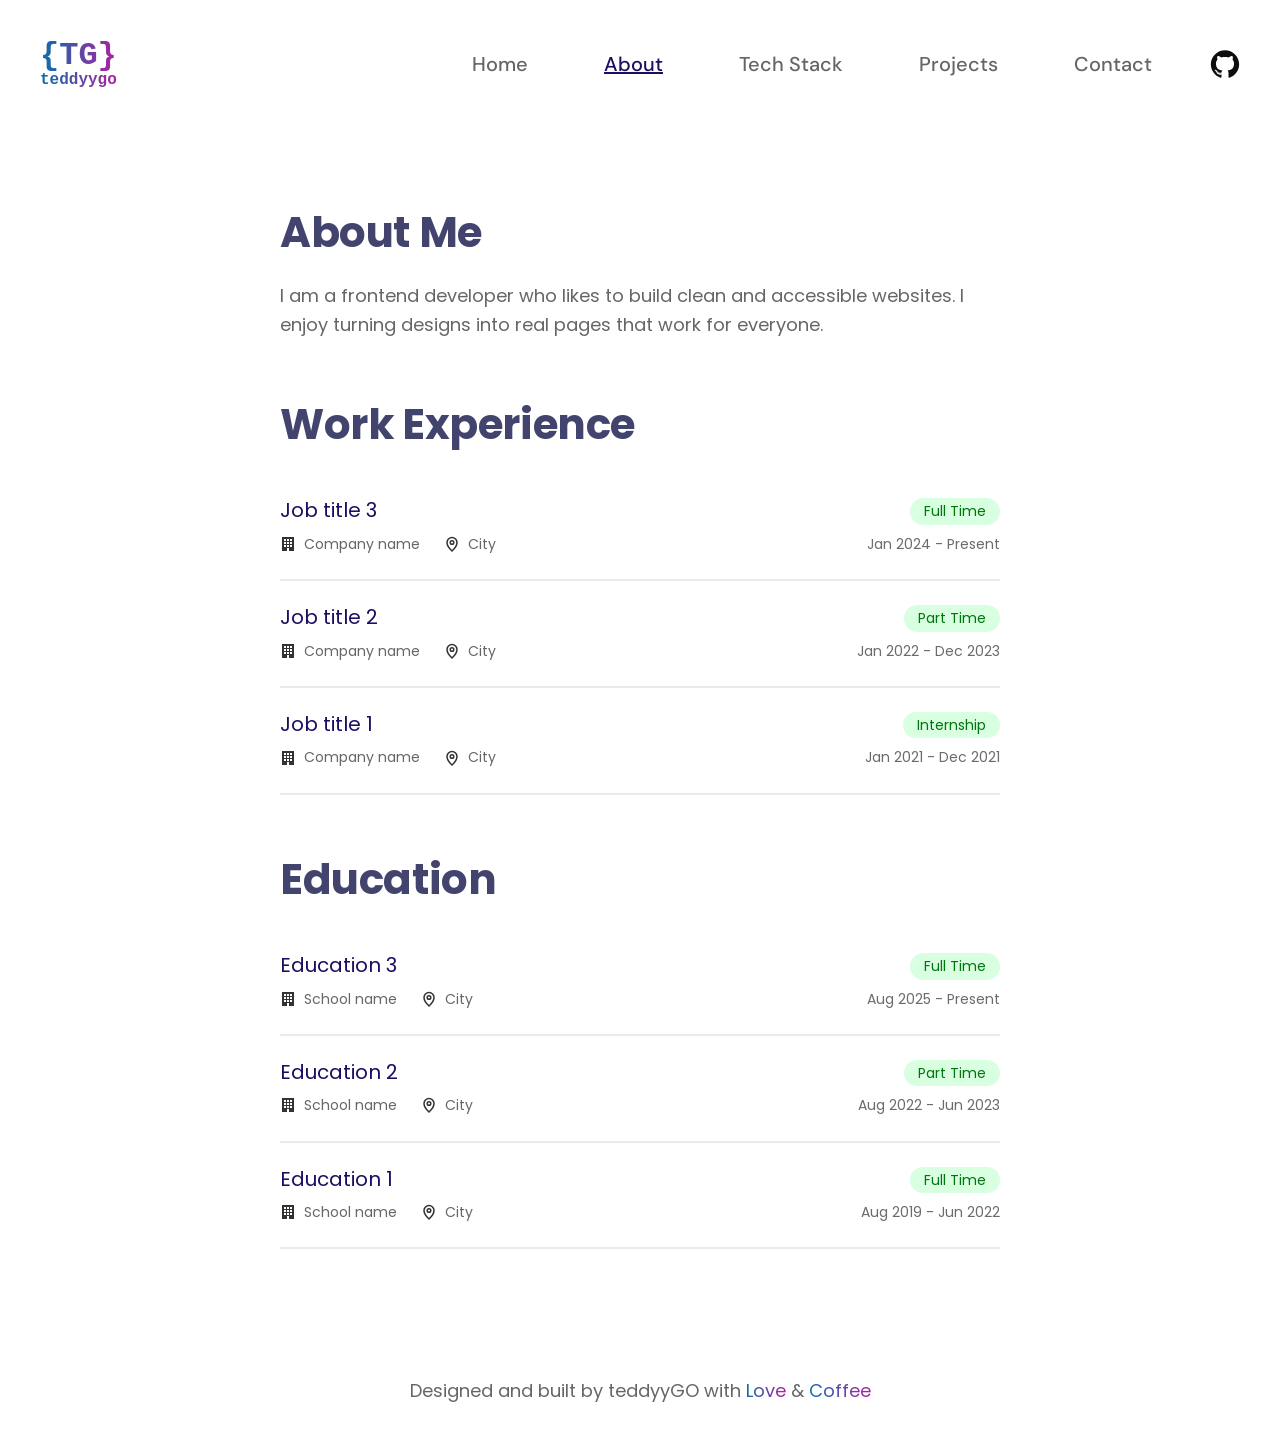
==== about.html @ 4b86787d "load cv from json file with fetch" ====
<!DOCTYPE html>
<html lang="en">
<head>
  <meta charset="UTF-8">
  <meta name="viewport" content="width=device-width, initial-scale=1.0">
  <meta name="robots" content="noindex">
  <meta name="description" content="About teddyyGO, work experience and education.">
  <title>About | teddyyGO</title>
  <link rel="preconnect" href="https://fonts.googleapis.com">
  <link rel="preconnect" href="https://fonts.gstatic.com" crossorigin>
  <link href="https://fonts.googleapis.com/css2?family=DM+Sans:wght@400;500;700&amp;family=Poppins:wght@300;400;500;700&amp;display=swap" rel="stylesheet">
  <link rel="stylesheet" href="css/base.css">
  <link rel="stylesheet" href="css/about.css">
  <script src="js/menu.js" defer></script>
  <script src="js/cv.js" defer></script>
</head>
<body>
  <a href="#main" class="skip-link">Skip to content</a>
  <header class="site-header">
    <div class="container header-inner">
      <a href="index.html" class="logo gradient-text" aria-label="teddyyGO, home">
        <span class="logo-top">{TG}</span>
        <span class="logo-bottom">teddyygo</span>
      </a>

      <button class="menu-button" type="button" aria-expanded="false" aria-controls="menu">
        <span></span>
        <span></span>
        <span></span>
        <span class="visually-hidden">Menu</span>
      </button>

      <div class="menu" id="menu">
        <nav aria-label="Main">
          <ul class="nav-list">
            <li><a href="index.html">Home</a></li>
            <li><a href="about.html" aria-current="page">About</a></li>
            <li><a href="tech-stack.html">Tech Stack</a></li>
            <li><a href="projects.html">Projects</a></li>
            <li><a href="contact.html">Contact</a></li>
          </ul>
        </nav>
        <ul class="social-list">
          <li><a href="https://github.com/teddyyGO"><img src="img/icons/github.svg" alt="GitHub" width="30" height="30"></a></li>
        </ul>
      </div>
    </div>
  </header>

  <main id="main">
    <div class="container about">
      <h1>About Me</h1>
      <p class="about-text">I am a frontend developer who likes to build clean and accessible websites. I enjoy turning designs into real pages that work for everyone.</p>
      <p id="cv-status" role="status">Loading CV...</p>

      <section aria-labelledby="work-title">
        <h2 id="work-title">Work Experience</h2>
        <ol class="timeline" id="work-list"></ol>
      </section>

      <section aria-labelledby="education-title">
        <h2 id="education-title">Education</h2>
        <ol class="timeline" id="education-list"></ol>
      </section>
    </div>
  </main>

  <footer class="site-footer">
    <div class="container">
      <p>Designed and built by teddyyGO with <span class="gradient-text">Love</span> &amp; <span class="gradient-text">Coffee</span></p>
    </div>
  </footer>
</body>
</html>
---- css/base.css ----
:root {
  --color-bg: #ffffff;
  --color-heading: #42446e;
  --color-heading-dark: #1e0e62;
  --color-text: #666666;
  --color-muted: #6b6b6b;
  --color-black: #000000;
  --color-line: #ebeaed;
  --color-badge-bg: #d7ffe0;
  --color-badge-text: #01750d;
  --color-focus: #482be7;
  --gradient: linear-gradient(90deg, #0870ab, #b0219d);

  --font-main: "Poppins", sans-serif;
  --font-nav: "DM Sans", sans-serif;
}

*,
*::before,
*::after {
  box-sizing: border-box;
}

body {
  margin: 0;
  font-family: var(--font-main);
  color: var(--color-text);
  background-color: var(--color-bg);
  line-height: 1.6;
  min-height: 100vh;
  display: flex;
  flex-direction: column;
}

main {
  flex: 1;
}

img {
  max-width: 100%;
  display: block;
}

h1,
h2,
h3 {
  color: var(--color-heading);
  line-height: 1.2;
  margin: 0;
}

a {
  color: inherit;
}

a:focus-visible,
button:focus-visible {
  outline: 3px solid var(--color-focus);
  outline-offset: 4px;
  border-radius: 4px;
}

.container {
  width: 100%;
  max-width: 1240px;
  margin: 0 auto;
  padding: 0 20px;
}

.visually-hidden {
  position: absolute;
  width: 1px;
  height: 1px;
  overflow: hidden;
  clip: rect(0 0 0 0);
  white-space: nowrap;
}

.skip-link {
  position: absolute;
  left: 16px;
  top: -60px;
  background: var(--color-heading-dark);
  color: #ffffff;
  padding: 8px 16px;
  z-index: 10;
}

.skip-link:focus {
  top: 16px;
}

.gradient-text {
  background: var(--gradient);
  -webkit-background-clip: text;
  background-clip: text;
  color: transparent;
}

/* header */

.site-header {
  padding: 24px 0;
}

.header-inner {
  display: flex;
  flex-wrap: wrap;
  align-items: center;
  justify-content: space-between;
}

.logo {
  display: flex;
  flex-direction: column;
  align-items: center;
  font-family: "Courier New", monospace;
  font-weight: bold;
  line-height: 1;
  text-decoration: none;
}

.logo-top {
  font-size: 32px;
}

.logo-bottom {
  font-size: 16px;
}

.menu-button {
  background: none;
  border: none;
  padding: 8px;
  cursor: pointer;
}

.menu-button span {
  display: block;
  width: 32px;
  height: 4px;
  margin: 6px 0;
  background-color: var(--color-black);
  border-radius: 2px;
}

.menu {
  width: 100%;
  text-align: center;
  padding-top: 16px;
}

.js .menu {
  display: none;
}

.js .menu.is-open {
  display: block;
}

.nav-list,
.social-list {
  list-style: none;
  margin: 0;
  padding: 0;
}

.nav-list a {
  display: block;
  padding: 8px;
  font-family: var(--font-nav);
  font-size: 20px;
  font-weight: 500;
  color: var(--color-text);
  text-decoration: none;
}

.nav-list a:hover,
.nav-list a[aria-current="page"] {
  color: var(--color-heading-dark);
  text-decoration: underline;
}

.social-list {
  display: flex;
  justify-content: center;
  gap: 40px;
  margin-top: 16px;
}

.social-list img {
  width: 30px;
  height: 30px;
  filter: grayscale(100%) brightness(0.6);
}

.social-list a:hover img {
  filter: none;
}

/* footer */

.site-footer {
  padding: 32px 0;
  text-align: center;
  font-size: 16px;
}

.site-footer p {
  margin: 0;
}

@media (min-width: 900px) {
  .menu-button {
    display: none;
  }

  .js .menu,
  .menu {
    display: flex;
    align-items: center;
    gap: 50px;
    width: auto;
    padding-top: 0;
  }

  .nav-list {
    display: flex;
    gap: 30px;
  }

  .social-list {
    gap: 20px;
    margin-top: 0;
  }

  .site-header {
    padding: 40px 0;
  }

  .site-footer {
    font-size: 18px;
    padding: 48px 0;
  }
}

@media (min-width: 1200px) {
  .nav-list {
    gap: 60px;
  }
}
---- css/about.css ----
.about {
  max-width: 760px;
  padding-top: 40px;
  padding-bottom: 40px;
}

.about h1,
.about h2 {
  font-size: 32px;
  font-weight: 700;
  letter-spacing: -0.4px;
}

.about h2 {
  margin-top: 60px;
}

.about-text {
  font-size: 18px;
  margin: 24px 0 0;
}

.timeline {
  list-style: none;
  margin: 24px 0 0;
  padding: 0;
}

.timeline-item {
  display: grid;
  grid-template-columns: 1fr auto;
  gap: 8px 16px;
  padding: 24px 0;
  border-bottom: 2px solid var(--color-line);
}

.timeline-item h3 {
  font-size: 20px;
  font-weight: 400;
  color: var(--color-heading-dark);
}

.badge {
  margin: 0;
  justify-self: end;
  align-self: center;
  background-color: var(--color-badge-bg);
  color: var(--color-badge-text);
  font-size: 14px;
  padding: 2px 14px;
  border-radius: 100px;
}

.timeline-info {
  list-style: none;
  margin: 0;
  padding: 0;
  font-size: 14px;
}

.timeline-info li {
  display: flex;
  align-items: center;
  gap: 8px;
}

.timeline-info img {
  width: 16px;
  height: 16px;
}

.timeline-date {
  margin: 0;
  justify-self: end;
  font-size: 14px;
  color: var(--color-muted);
}

@media (min-width: 900px) {
  .about {
    padding-top: 80px;
    padding-bottom: 80px;
  }

  .about h1,
  .about h2 {
    font-size: 42px;
  }

  .timeline-info {
    display: flex;
    gap: 24px;
  }
}
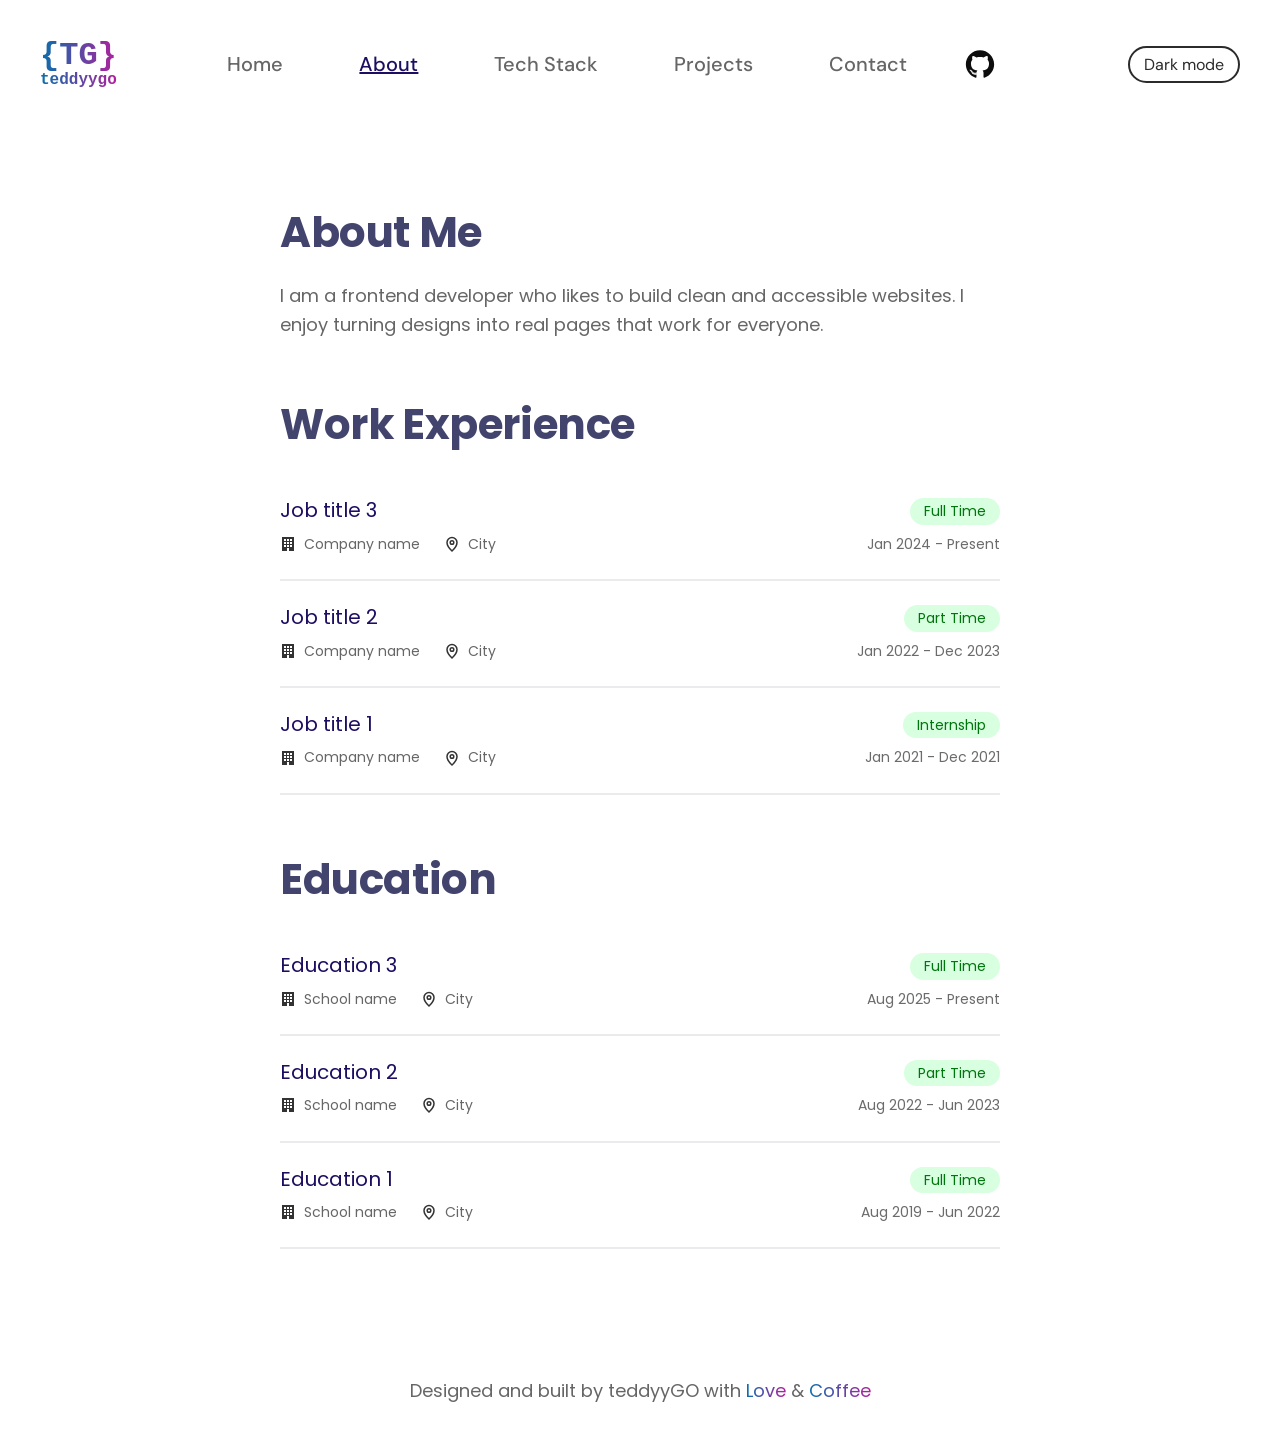
==== commit 8f839c37: "add light and dark theme" ====
--- a/about.html
+++ b/about.html
@@ -9,6 +9,7 @@
   <link rel="preconnect" href="https://fonts.googleapis.com">
   <link rel="preconnect" href="https://fonts.gstatic.com" crossorigin>
   <link href="https://fonts.googleapis.com/css2?family=DM+Sans:wght@400;500;700&amp;family=Poppins:wght@300;400;500;700&amp;display=swap" rel="stylesheet">
+  <script src="js/theme.js"></script>
   <link rel="stylesheet" href="css/base.css">
   <link rel="stylesheet" href="css/about.css">
   <script src="js/menu.js" defer></script>
@@ -22,6 +23,8 @@
         <span class="logo-top">{TG}</span>
         <span class="logo-bottom">teddyygo</span>
       </a>
+
+      <button class="theme-button" type="button" aria-pressed="false">Dark mode</button>
 
       <button class="menu-button" type="button" aria-expanded="false" aria-controls="menu">
         <span></span>
@@ -51,7 +54,7 @@
     <div class="container about">
       <h1>About Me</h1>
       <p class="about-text">I am a frontend developer who likes to build clean and accessible websites. I enjoy turning designs into real pages that work for everyone.</p>
-      <p id="cv-status" role="status">Loading CV...</p>
+      <p id="cv-status" class="status" role="status">Loading CV...</p>
 
       <section aria-labelledby="work-title">
         <h2 id="work-title">Work Experience</h2>
--- a/css/base.css
+++ b/css/base.css
@@ -4,15 +4,41 @@
   --color-heading-dark: #1e0e62;
   --color-text: #666666;
   --color-muted: #6b6b6b;
-  --color-black: #000000;
   --color-line: #ebeaed;
   --color-badge-bg: #d7ffe0;
   --color-badge-text: #01750d;
   --color-focus: #482be7;
+  --color-card-bg: #ffffff;
+  --color-status-bg: #f3f2f7;
+  --color-text-strong: #2b2b2b;
+  --color-error: #b3261e;
   --gradient: linear-gradient(90deg, #0870ab, #b0219d);
 
   --font-main: "Poppins", sans-serif;
   --font-nav: "DM Sans", sans-serif;
+}
+
+html.dark {
+  color-scheme: dark;
+  --color-bg: #191919;
+  --color-heading: #d9d9d9;
+  --color-heading-dark: #ffffff;
+  --color-text: #b3b3b3;
+  --color-muted: #a7a7a7;
+  --color-line: #333333;
+  --color-focus: #a99bff;
+  --color-card-bg: #262626;
+  --color-status-bg: #262626;
+  --color-text-strong: #f2f2f2;
+  --color-error: #ff8a80;
+  --gradient: linear-gradient(90deg, #13b0f5, #f03fbf);
+}
+
+.dark img[src$="github.svg"],
+.dark img[src$="building.svg"],
+.dark img[src$="location.svg"],
+.dark .social-list a:hover img {
+  filter: invert(1);
 }
 
 *,
@@ -81,7 +107,7 @@
   left: 16px;
   top: -60px;
   background: var(--color-heading-dark);
-  color: #ffffff;
+  color: var(--color-bg);
   padding: 8px 16px;
   z-index: 10;
 }
@@ -140,7 +166,7 @@
   width: 32px;
   height: 4px;
   margin: 6px 0;
-  background-color: var(--color-black);
+  background-color: var(--color-text-strong);
   border-radius: 2px;
 }
 
@@ -198,6 +224,24 @@
   filter: none;
 }
 
+.theme-button {
+  margin-left: auto;
+  margin-right: 12px;
+  padding: 6px 14px;
+  font-family: var(--font-nav);
+  font-size: 16px;
+  border: 2px solid var(--color-text-strong);
+  border-radius: 100px;
+  background-color: transparent;
+  color: var(--color-text-strong);
+  cursor: pointer;
+}
+
+.theme-button[aria-pressed="true"] {
+  background-color: var(--color-text-strong);
+  color: var(--color-bg);
+}
+
 /* footer */
 
 .site-footer {
@@ -213,6 +257,11 @@
 @media (min-width: 900px) {
   .menu-button {
     display: none;
+  }
+
+  .theme-button {
+    order: 1;
+    margin: 0 0 0 30px;
   }
 
   .js .menu,
@@ -249,3 +298,17 @@
     gap: 60px;
   }
 }
+
+/* loading, error and empty messages */
+
+.status {
+  margin: 40px 0 0;
+  padding: 16px 20px;
+  border-left: 4px solid var(--color-focus);
+  background-color: var(--color-status-bg);
+  color: var(--color-text-strong);
+}
+
+.status.error {
+  border-left-color: var(--color-error);
+}
